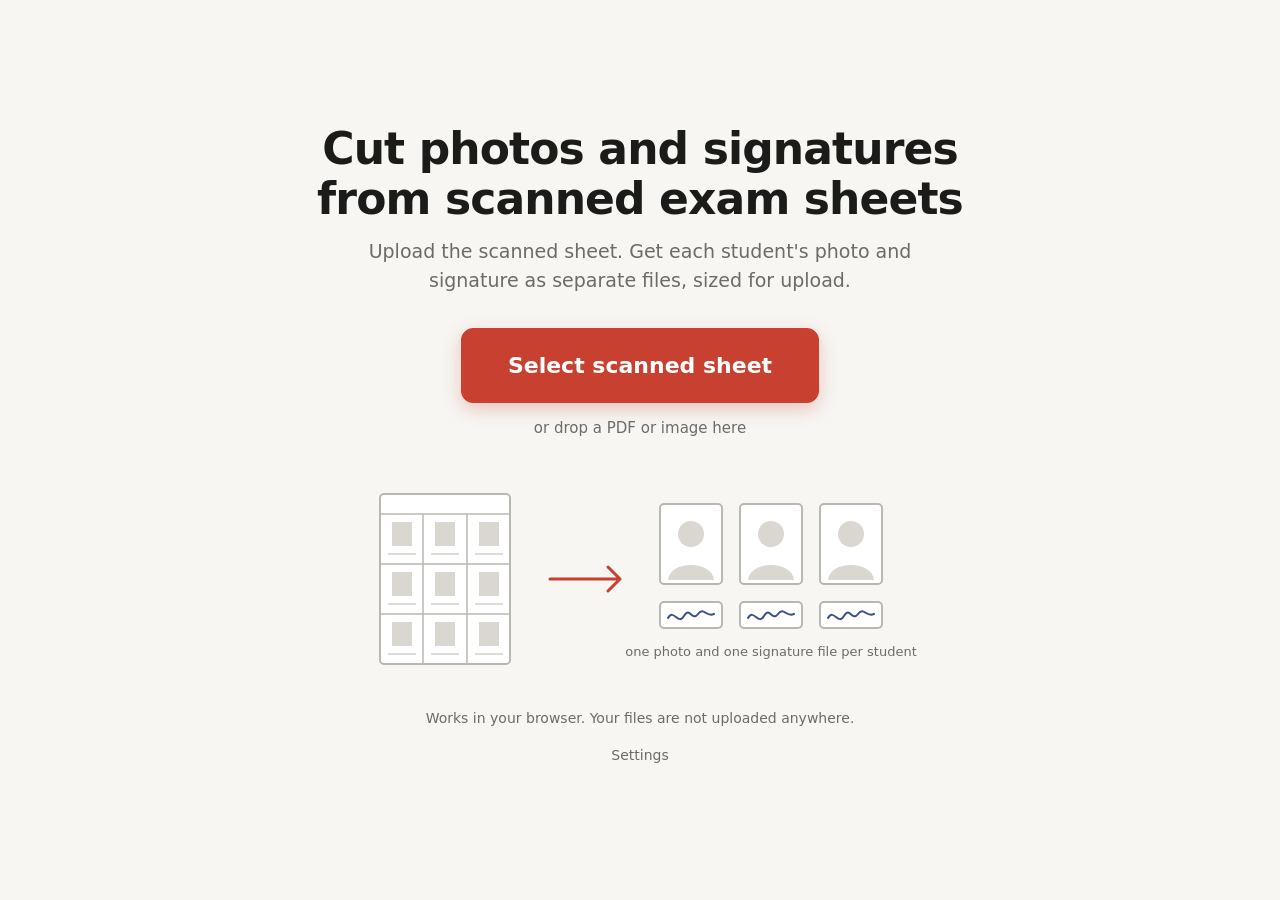
==== formscan/index.html @ 8e4cb1e9 "Add Form Scan at /formscan/, unlisted A static, in-browser tool that cuts photos and signatures out " ====
<!doctype html>
<html lang="en">
<head>
<meta charset="utf-8">
<meta name="viewport" content="width=device-width, initial-scale=1">
<meta name="robots" content="noindex">
<title>Form Scan: cut photos and signatures from scanned exam sheets</title>
<style>
  :root { --ink: #1b1b19; --mute: #6c6c66; --line: #dddcd6; --bg: #f7f6f2; --accent: #c8402f; --accent-dark: #a93323; --warn: #9a5b00; --warn-bg: #fff4dc; }
  * { box-sizing: border-box; }
  [hidden] { display: none !important; }
  body { margin: 0; font: 16px/1.5 system-ui, -apple-system, "Segoe UI", sans-serif; color: var(--ink); background: var(--bg); }
  input, select, button, textarea { font: inherit; color: inherit; }
  button { cursor: pointer; border: 1px solid var(--line); background: #fff; border-radius: 8px; padding: 9px 16px; }
  button.primary { background: var(--accent); border-color: var(--accent); color: #fff; font-weight: 650; }
  button.primary:hover { background: var(--accent-dark); }
  button.quiet { border-color: transparent; background: none; color: var(--mute); padding: 9px 10px; }
  button.quiet:hover { color: var(--ink); }
  button:disabled { opacity: .5; cursor: default; }

  /* one screen at a time */
  body:not([data-state=start]) #start, body:not([data-state=working]) #working, body:not([data-state=done]) #done { display: none; }

  #start, #working { min-height: 100vh; display: flex; flex-direction: column; align-items: center; justify-content: center; text-align: center; padding: 32px 20px; }
  h1 { font-size: clamp(28px, 4.6vw, 44px); line-height: 1.12; letter-spacing: -0.02em; font-weight: 700; margin: 0 0 14px; max-width: 16em; }
  .sub { font-size: 19px; color: var(--mute); margin: 0 0 34px; max-width: 30em; }
  #pick { font-size: 22px; padding: 20px 46px; border-radius: 12px; box-shadow: 0 6px 18px rgba(200, 64, 47, .28); }
  .or { color: var(--mute); margin: 14px 0 0; font-size: 15px; }
  .private { color: var(--mute); font-size: 14px; margin: 34px 0 0; }
  figure { margin: 44px 0 0; }
  figure svg { width: min(560px, 88vw); height: auto; display: block; }
  #startErr { color: var(--accent-dark); margin: 18px 0 0; max-width: 36em; font-size: 15px; }
  #start .quiet { margin-top: 6px; font-size: 14px; }
  body.over::after { content: 'Drop the sheet anywhere'; position: fixed; inset: 12px; border: 3px dashed var(--accent); border-radius: 16px; background: rgba(255, 255, 255, .92); display: flex; align-items: center; justify-content: center; font-size: 26px; font-weight: 650; color: var(--accent); z-index: 50; }

  #working progress { width: min(360px, 80vw); height: 10px; accent-color: var(--accent); margin-top: 22px; }
  #working p { font-size: 20px; margin: 0; }

  header { position: sticky; top: 0; z-index: 5; background: #fff; border-bottom: 1px solid var(--line); }
  header div { max-width: 1180px; margin: 0 auto; padding: 12px 20px; display: flex; align-items: center; gap: 6px; flex-wrap: wrap; }
  #sum { font-size: 19px; font-weight: 650; margin-right: auto; }
  #sum small { font-weight: 400; font-size: 14px; color: var(--warn); margin-left: 10px; }
  #sum small.busy { color: var(--mute); }
  #zip { padding: 11px 26px; font-size: 17px; }
  #doneErr { max-width: 1180px; margin: 14px auto 0; padding: 0 20px; color: var(--accent-dark); font-size: 15px; }
  #rows { max-width: 1180px; margin: 0 auto; padding: 20px; display: grid; grid-template-columns: repeat(auto-fill, minmax(300px, 1fr)); gap: 14px; }
  .tile { background: #fff; border: 1px solid var(--line); border-radius: 10px; padding: 12px; display: grid; grid-template-columns: 84px 1fr; gap: 10px 12px; align-content: start; }
  .tile.flag { border-color: #e2b65a; }
  .photo { width: 84px; aspect-ratio: 7 / 9; object-fit: cover; border-radius: 4px; background: #eeede8; display: block; }
  .side { display: flex; flex-direction: column; gap: 6px; min-width: 0; }
  .sign { width: 100%; aspect-ratio: 3 / 1; object-fit: contain; border: 1px solid #eceae4; border-radius: 4px; background: #fff; display: block; }
  .num { color: var(--mute); font-size: 12px; font-variant-numeric: tabular-nums; }
  .badges { display: flex; flex-wrap: wrap; gap: 4px; }
  .badge { background: var(--warn-bg); color: var(--warn); font-size: 12px; padding: 1px 7px; border-radius: 20px; white-space: nowrap; }
  .namebox { grid-column: 1 / -1; }
  .strip { width: 100%; display: block; border-radius: 4px; margin-bottom: 6px; }
  .namebox input { width: 100%; border: 1px solid var(--line); border-radius: 6px; padding: 7px 10px; background: #fff; }
  .namebox input.unsure { border-color: #e2b65a; background: #fffaf0; }

  dialog { border: 0; border-radius: 14px; padding: 26px; width: min(560px, 92vw); box-shadow: 0 20px 60px rgba(0, 0, 0, .25); }
  dialog::backdrop { background: rgba(20, 20, 18, .45); }
  dialog h2 { margin: 0 0 6px; font-size: 21px; }
  dialog p { margin: 0 0 16px; color: var(--mute); font-size: 15px; }
  .row { display: flex; align-items: center; flex-wrap: wrap; gap: 8px; padding: 11px 0; border-top: 1px solid #eceae4; font-size: 15px; }
  .row > span:first-child { flex: 0 0 132px; font-weight: 600; }
  .row input[type=number] { width: 68px; }
  .row input, .row select, dialog textarea { border: 1px solid var(--line); border-radius: 6px; padding: 5px 8px; background: #fff; }
  .row small { color: var(--mute); }
  dialog textarea { width: 100%; resize: vertical; padding: 10px; }
  .actions { display: flex; justify-content: flex-end; gap: 8px; margin-top: 18px; }
</style>
</head>
<body data-state="start">

<section id="start">
  <h1>Cut photos and signatures from scanned exam sheets</h1>
  <p class="sub">Upload the scanned sheet. Get each student's photo and signature as separate files, sized for upload.</p>
  <button id="pick" class="primary">Select scanned sheet</button>
  <p class="or">or drop a PDF or image here</p>
  <p id="startErr" hidden></p>
  <figure aria-hidden="true">
    <svg viewBox="0 0 560 190" fill="none" stroke="#b9b8b0" stroke-width="2">
      <rect x="20" y="10" width="130" height="170" rx="4" fill="#fff"/>
      <g stroke-width="1.5"><path d="M20 30h130M63 30v150M107 30v150M20 80h130M20 130h130"/></g>
      <g fill="#d9d7cf" stroke="none">
        <rect x="32" y="38" width="20" height="24"/><rect x="75" y="38" width="20" height="24"/><rect x="119" y="38" width="20" height="24"/>
        <rect x="32" y="88" width="20" height="24"/><rect x="75" y="88" width="20" height="24"/><rect x="119" y="88" width="20" height="24"/>
        <rect x="32" y="138" width="20" height="24"/><rect x="75" y="138" width="20" height="24"/><rect x="119" y="138" width="20" height="24"/>
      </g>
      <g stroke-width="1"><path d="M28 70h28M71 70h28M115 70h28M28 120h28M71 120h28M115 120h28M28 170h28M71 170h28M115 170h28"/></g>
      <path d="M190 95h70m-12-12 12 12-12 12" stroke="#c8402f" stroke-width="3" stroke-linecap="round" stroke-linejoin="round"/>
      <g>
        <rect x="300" y="20" width="62" height="80" rx="4" fill="#fff"/><circle cx="331" cy="50" r="13" fill="#d9d7cf" stroke="none"/><path d="M308 96c2-20 44-20 46 0" fill="#d9d7cf" stroke="none"/>
        <rect x="380" y="20" width="62" height="80" rx="4" fill="#fff"/><circle cx="411" cy="50" r="13" fill="#d9d7cf" stroke="none"/><path d="M388 96c2-20 44-20 46 0" fill="#d9d7cf" stroke="none"/>
        <rect x="460" y="20" width="62" height="80" rx="4" fill="#fff"/><circle cx="491" cy="50" r="13" fill="#d9d7cf" stroke="none"/><path d="M468 96c2-20 44-20 46 0" fill="#d9d7cf" stroke="none"/>
        <rect x="300" y="118" width="62" height="26" rx="4" fill="#fff"/><rect x="380" y="118" width="62" height="26" rx="4" fill="#fff"/><rect x="460" y="118" width="62" height="26" rx="4" fill="#fff"/>
        <g stroke="#3b4f8a" stroke-width="2" stroke-linecap="round"><path d="M308 134c6-10 10 8 16-2s8 6 14-2 8 4 16 0M388 134c6-10 10 8 16-2s8 6 14-2 8 4 16 0M468 134c6-10 10 8 16-2s8 6 14-2 8 4 16 0"/></g>
      </g>
      <g fill="#6c6c66" stroke="none" font-size="13" font-family="system-ui, sans-serif" text-anchor="middle"><text x="411" y="172">one photo and one signature file per student</text></g>
    </svg>
  </figure>
  <p class="private">Works in your browser. Your files are not uploaded anywhere.</p>
  <button class="quiet" data-open="settings">Settings</button>
  <input id="file" type="file" accept="application/pdf,image/jpeg,image/png" multiple hidden>
</section>

<section id="working">
  <p id="progressText">Getting ready…</p>
  <progress id="progress" max="1" value="0"></progress>
</section>

<section id="done">
  <header><div>
    <span id="sum"></span>
    <button class="quiet" id="reset">Start over</button>
    <button class="quiet" id="more">Add sheets</button>
    <button class="quiet" data-open="settings">Settings</button>
    <button data-open="listbox" id="listBtn">Add class list</button>
    <button id="zip" class="primary">Download ZIP</button>
  </div></header>
  <p id="doneErr" hidden></p>
  <div id="rows"></div>
</section>

<dialog id="settings">
  <h2>Settings</h2>
  <p>Check the size limits on the website you will upload to.</p>
  <div class="row"><span>Size</span>
    <select id="preset">
      <option value="passport">Standard (passport photo)</option>
      <option value="small">Small files</option>
      <option value="large">Large, for printing</option>
      <option value="custom">Custom</option>
    </select>
  </div>
  <div class="row"><span>Photo</span><input id="pw" type="number" value="350" min="50" max="2000"> × <input id="ph" type="number" value="450" min="50" max="2000"> <small>px, up to</small> <input id="pkb" type="number" value="50" min="5" max="2000"> <small>KB</small></div>
  <div class="row"><span>Signature</span><input id="sw" type="number" value="300" min="50" max="2000"> × <input id="sh" type="number" value="100" min="20" max="2000"> <small>px, up to</small> <input id="skb" type="number" value="20" min="3" max="2000"> <small>KB</small></div>
  <div class="row"><span>Sheet layout</span>
    <select id="mode">
      <option value="auto">Find the grid automatically</option>
      <option value="manual">I'll set rows and columns</option>
      <option value="photos">No grid, just find photos</option>
    </select>
    <span id="manual" hidden><input id="grows" type="number" value="3" min="1" max="10"> rows × <input id="gcols" type="number" value="3" min="1" max="10"> columns</span>
  </div>
  <div class="row"><span>File names</span><select id="naming"><option value="id">001, 002, 003…</option><option value="name">Student name</option></select></div>
  <div class="row"><span>Names</span><label><input id="read" type="checkbox" checked> Read handwritten names (Marathi)</label></div>
  <div class="actions"><button class="primary" data-close>Done</button></div>
</dialog>

<dialog id="listbox">
  <h2>Class list</h2>
  <p>Paste your class list, one student per line. Names fill in by themselves, and any other columns (roll number, English name) go into the spreadsheet.</p>
  <textarea id="list" rows="10" spellcheck="false" placeholder="कंठे प्रतिक्षा साईनाथ&#10;गायकवाड श्रद्धा राजाराम"></textarea>
  <div class="actions"><button class="primary" data-close>Done</button></div>
</dialog>
<datalist id="names"></datalist>

<script type="module" src="app.js"></script>
</body>
</html>
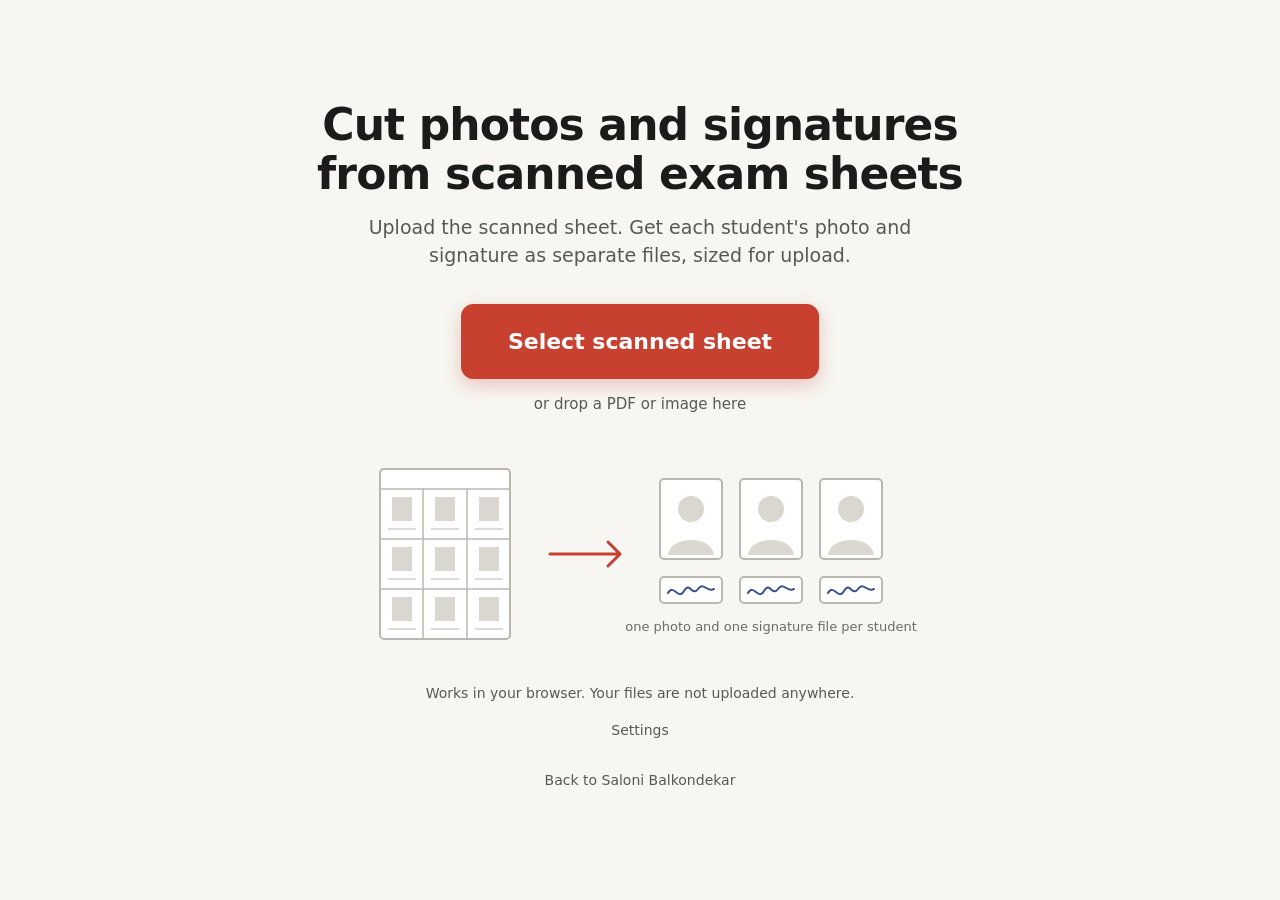
==== commit 67d202be: "Harden Form Scan launch and accessibility Co-Authored-By: Rohan Balkondekar <rohan.balkondekar@gmail" ====
--- a/formscan/index.html
+++ b/formscan/index.html
@@ -6,7 +6,7 @@
 <meta name="robots" content="noindex">
 <title>Form Scan: cut photos and signatures from scanned exam sheets</title>
 <style>
-  :root { --ink: #1b1b19; --mute: #6c6c66; --line: #dddcd6; --bg: #f7f6f2; --accent: #c8402f; --accent-dark: #a93323; --warn: #9a5b00; --warn-bg: #fff4dc; }
+  :root { --ink: #1b1b19; --mute: #595954; --line: #dddcd6; --bg: #f7f6f2; --accent: #c8402f; --accent-dark: #a93323; --warn: #8a5200; --warn-bg: #fff4dc; }
   * { box-sizing: border-box; }
   [hidden] { display: none !important; }
   body { margin: 0; font: 16px/1.5 system-ui, -apple-system, "Segoe UI", sans-serif; color: var(--ink); background: var(--bg); }
@@ -17,6 +17,9 @@
   button.quiet { border-color: transparent; background: none; color: var(--mute); padding: 9px 10px; }
   button.quiet:hover { color: var(--ink); }
   button:disabled { opacity: .5; cursor: default; }
+  :focus-visible { outline: 3px solid var(--accent); outline-offset: 2px; }
+  a.back { color: var(--mute); text-decoration: none; padding: 9px 10px; border-radius: 8px; display: inline-flex; align-items: center; }
+  a.back:hover { color: var(--ink); background: #efeeea; }
 
   /* one screen at a time */
   body:not([data-state=start]) #start, body:not([data-state=working]) #working, body:not([data-state=done]) #done { display: none; }
@@ -31,10 +34,16 @@
   figure svg { width: min(560px, 88vw); height: auto; display: block; }
   #startErr { color: var(--accent-dark); margin: 18px 0 0; max-width: 36em; font-size: 15px; }
   #start .quiet { margin-top: 6px; font-size: 14px; }
+  #start .back { margin-top: 10px; font-size: 14px; }
   body.over::after { content: 'Drop the sheet anywhere'; position: fixed; inset: 12px; border: 3px dashed var(--accent); border-radius: 16px; background: rgba(255, 255, 255, .92); display: flex; align-items: center; justify-content: center; font-size: 26px; font-weight: 650; color: var(--accent); z-index: 50; }
 
   #working progress { width: min(360px, 80vw); height: 10px; accent-color: var(--accent); margin-top: 22px; }
   #working p { font-size: 20px; margin: 0; }
+  #working .quiet { margin-top: 18px; }
+  @media (max-width: 720px) {
+    header div { gap: 6px 8px; }
+    header button, header a.back, #start button, #start a.back { min-height: 44px; }
+  }
 
   header { position: sticky; top: 0; z-index: 5; background: #fff; border-bottom: 1px solid var(--line); }
   header div { max-width: 1180px; margin: 0 auto; padding: 12px 20px; display: flex; align-items: center; gap: 6px; flex-wrap: wrap; }
@@ -46,6 +55,10 @@
   #rows { max-width: 1180px; margin: 0 auto; padding: 20px; display: grid; grid-template-columns: repeat(auto-fill, minmax(300px, 1fr)); gap: 14px; }
   .tile { background: #fff; border: 1px solid var(--line); border-radius: 10px; padding: 12px; display: grid; grid-template-columns: 84px 1fr; gap: 10px 12px; align-content: start; }
   .tile.flag { border-color: #e2b65a; }
+  body.only .tile:not(.flag) { display: none; }
+  #only[aria-pressed=true] { color: var(--ink); background: var(--warn-bg); }
+  .tile img.photo, .tile div.photo, .tile img.sign { cursor: pointer; }
+  .tile .fix { align-self: flex-start; padding: 0; font-size: 13px; text-decoration: underline; text-underline-offset: 2px; }
   .photo { width: 84px; aspect-ratio: 7 / 9; object-fit: cover; border-radius: 4px; background: #eeede8; display: block; }
   .side { display: flex; flex-direction: column; gap: 6px; min-width: 0; }
   .sign { width: 100%; aspect-ratio: 3 / 1; object-fit: contain; border: 1px solid #eceae4; border-radius: 4px; background: #fff; display: block; }
@@ -68,6 +81,12 @@
   .row small { color: var(--mute); }
   dialog textarea { width: 100%; resize: vertical; padding: 10px; }
   .actions { display: flex; justify-content: flex-end; gap: 8px; margin-top: 18px; }
+
+  /* adjusting a crop: the cell it came from, with a box to drag */
+  #stage { position: relative; overflow: hidden; margin: 0 auto 14px; width: fit-content; border-radius: 6px; touch-action: none; user-select: none; -webkit-user-select: none; }
+  #stage img { display: block; max-width: 100%; max-height: 52vh; }
+  #cropbox { position: absolute; border: 2px solid #fff; box-shadow: 0 0 0 9999px rgba(20, 20, 18, .5); cursor: move; }
+  #adjSize { width: 100%; accent-color: var(--accent); }
 </style>
 </head>
 <body data-state="start">
@@ -77,7 +96,7 @@
   <p class="sub">Upload the scanned sheet. Get each student's photo and signature as separate files, sized for upload.</p>
   <button id="pick" class="primary">Select scanned sheet</button>
   <p class="or">or drop a PDF or image here</p>
-  <p id="startErr" hidden></p>
+  <p id="startErr" hidden role="alert"></p>
   <figure aria-hidden="true">
     <svg viewBox="0 0 560 190" fill="none" stroke="#b9b8b0" stroke-width="2">
       <rect x="20" y="10" width="130" height="170" rx="4" fill="#fff"/>
@@ -101,57 +120,69 @@
   </figure>
   <p class="private">Works in your browser. Your files are not uploaded anywhere.</p>
   <button class="quiet" data-open="settings">Settings</button>
+  <a class="back" href="../">Back to Saloni Balkondekar</a>
   <input id="file" type="file" accept="application/pdf,image/jpeg,image/png" multiple hidden>
 </section>
 
 <section id="working">
-  <p id="progressText">Getting ready…</p>
-  <progress id="progress" max="1" value="0"></progress>
+  <p id="progressText" aria-live="polite">Getting ready…</p>
+  <progress id="progress" max="1" value="0" aria-label="Processing progress"></progress>
+  <button id="cancel" class="quiet" hidden>Cancel</button>
 </section>
 
 <section id="done">
   <header><div>
-    <span id="sum"></span>
+    <span id="sum" role="status" aria-live="polite"></span>
+    <a class="back" href="../">Portfolio</a>
     <button class="quiet" id="reset">Start over</button>
     <button class="quiet" id="more">Add sheets</button>
+    <button class="quiet" id="only" aria-pressed="false" hidden>Show only problems</button>
     <button class="quiet" data-open="settings">Settings</button>
     <button data-open="listbox" id="listBtn">Add class list</button>
     <button id="zip" class="primary">Download ZIP</button>
   </div></header>
-  <p id="doneErr" hidden></p>
+  <p id="doneErr" hidden role="alert"></p>
   <div id="rows"></div>
 </section>
 
-<dialog id="settings">
-  <h2>Settings</h2>
+<dialog id="settings" aria-labelledby="settingsTitle">
+  <h2 id="settingsTitle">Settings</h2>
   <p>Check the size limits on the website you will upload to.</p>
   <div class="row"><span>Size</span>
-    <select id="preset">
+    <select id="preset" aria-label="Size preset">
       <option value="passport">Standard (passport photo)</option>
       <option value="small">Small files</option>
       <option value="large">Large, for printing</option>
       <option value="custom">Custom</option>
     </select>
   </div>
-  <div class="row"><span>Photo</span><input id="pw" type="number" value="350" min="50" max="2000"> × <input id="ph" type="number" value="450" min="50" max="2000"> <small>px, up to</small> <input id="pkb" type="number" value="50" min="5" max="2000"> <small>KB</small></div>
-  <div class="row"><span>Signature</span><input id="sw" type="number" value="300" min="50" max="2000"> × <input id="sh" type="number" value="100" min="20" max="2000"> <small>px, up to</small> <input id="skb" type="number" value="20" min="3" max="2000"> <small>KB</small></div>
+  <div class="row"><span>Photo</span><input id="pw" type="number" value="350" min="50" max="2000" aria-label="Photo width in pixels"> × <input id="ph" type="number" value="450" min="50" max="2000" aria-label="Photo height in pixels"> <small>px, up to</small> <input id="pkb" type="number" value="50" min="5" max="2000" aria-label="Photo size limit in KB"> <small>KB</small></div>
+  <div class="row"><span>Signature</span><input id="sw" type="number" value="300" min="50" max="2000" aria-label="Signature width in pixels"> × <input id="sh" type="number" value="100" min="20" max="2000" aria-label="Signature height in pixels"> <small>px, up to</small> <input id="skb" type="number" value="20" min="3" max="2000" aria-label="Signature size limit in KB"> <small>KB</small></div>
   <div class="row"><span>Sheet layout</span>
-    <select id="mode">
+    <select id="mode" aria-label="Sheet layout">
       <option value="auto">Find the grid automatically</option>
       <option value="manual">I'll set rows and columns</option>
       <option value="photos">No grid, just find photos</option>
     </select>
-    <span id="manual" hidden><input id="grows" type="number" value="3" min="1" max="10"> rows × <input id="gcols" type="number" value="3" min="1" max="10"> columns</span>
+    <span id="manual" hidden><input id="grows" type="number" value="3" min="1" max="10" aria-label="Rows"> rows × <input id="gcols" type="number" value="3" min="1" max="10" aria-label="Columns"> columns</span>
   </div>
-  <div class="row"><span>File names</span><select id="naming"><option value="id">001, 002, 003…</option><option value="name">Student name</option></select></div>
+  <div class="row"><span>File names</span><select id="naming" aria-label="File names"><option value="id">001, 002, 003…</option><option value="name">Student name</option></select></div>
   <div class="row"><span>Names</span><label><input id="read" type="checkbox" checked> Read handwritten names (Marathi)</label></div>
   <div class="actions"><button class="primary" data-close>Done</button></div>
 </dialog>
 
-<dialog id="listbox">
-  <h2>Class list</h2>
+<dialog id="adjust" aria-labelledby="adjTitle">
+  <h2 id="adjTitle">Adjust photo</h2>
+  <p>Drag the box to where it should be. Use the slider to make it bigger or smaller.</p>
+  <div id="stage"><img id="adjImg" alt="Cell to adjust" draggable="false"><div id="cropbox"></div></div>
+  <input id="adjSize" type="range" min="15" max="100" aria-label="Size of the box">
+  <div class="actions"><button class="quiet" data-close>Cancel</button><button class="primary" id="adjApply">Use this</button></div>
+</dialog>
+
+<dialog id="listbox" aria-labelledby="listTitle">
+  <h2 id="listTitle">Class list</h2>
   <p>Paste your class list, one student per line. Names fill in by themselves, and any other columns (roll number, English name) go into the spreadsheet.</p>
-  <textarea id="list" rows="10" spellcheck="false" placeholder="कंठे प्रतिक्षा साईनाथ&#10;गायकवाड श्रद्धा राजाराम"></textarea>
+  <textarea id="list" rows="10" spellcheck="false" aria-label="Class list" placeholder="कंठे प्रतिक्षा साईनाथ&#10;गायकवाड श्रद्धा राजाराम"></textarea>
   <div class="actions"><button class="primary" data-close>Done</button></div>
 </dialog>
 <datalist id="names"></datalist>
